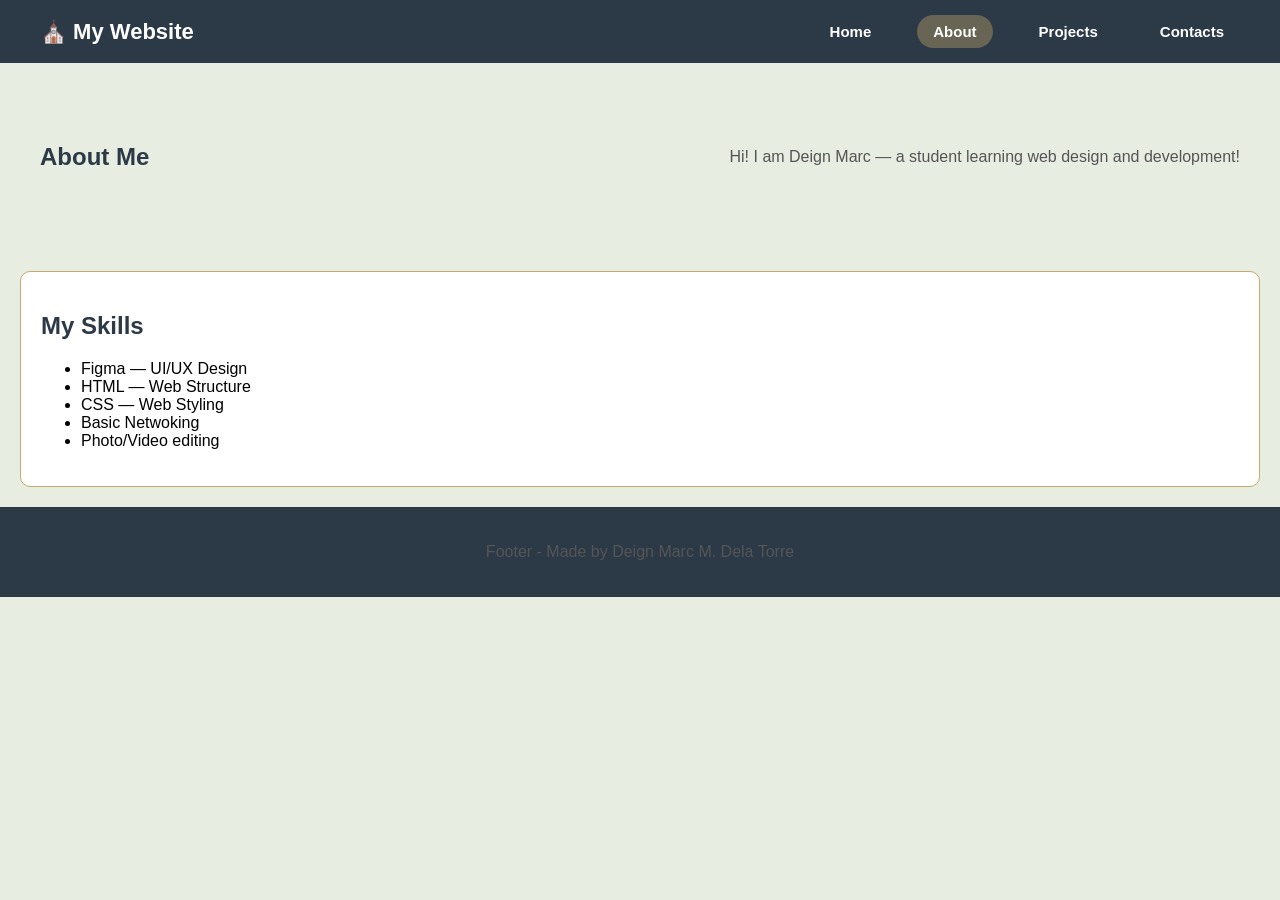
==== about.html @ 0574ad55 "Add files via upload" ====
<!DOCTYPE html>
<html lang="en">
<head>
    <title>About Me</title>
    <link rel="stylesheet" href="style.css">
</head>
<body>

     <div class="navbar">
      <div class="navbar-logo">
        ⛪ My Website
      </div>
      <div class="navbar-links">
        <a href="index.html">Home</a>
        <a href="about.html" class="active">About</a>
        <a href="projects.html">Projects</a>
        <a href="contacts.html">Contacts</a>
      </div>
    </div>

     <div class="hero">
      <h2>About Me</h2>
      <p>Hi! I am Deign Marc — a student 
      learning web design and development!</p>
    </div>

    <div class="card">
      <h2>My Skills</h2>
      <ul>
        <li>Figma — UI/UX Design</li>
        <li>HTML — Web Structure</li>
        <li>CSS — Web Styling</li>
        <li>Basic Netwoking</li>
        <li>Photo/Video editing</li>
      </ul>
    </div>

    <div class="footer">
      <p>Footer - Made by Deign Marc M. Dela Torre</p>
    </div>
    
</body>
</html>
---- style.css ----
body{
    background-color: #E8EDE2;
    font-family: Arial, sans-serif;
    margin: 0;
    padding: 0;
}

h1{
    color: #2C3947;
}

h2{
    color: #2C3947;
}

p{
    color: #555555;
}

button{
    background-color: #4A7A9B;
    color: white;
    padding: 10px 20px;
    border: none;
    border-radius: 8px;
    cursor: pointer;
    transition: 0.3s;
}

.navbar{
    background-color: #2C3947;
    padding: 15px 40px;
    margin: 0;
    display: flex;
    justify-content: space-between;
    align-items: center;
}

.navbar-logo{
    color: white;
    font-size: 22px;
    font-weight: bold;
}

.navbar-links{
    display: flex;
    gap: 30px;
}

.navbar-links a {
    color: white;
    text-decoration: none;
    font-size: 15px;
    font-weight: bold;
    padding: 8px 16px;
    border-radius: 20px;
    transition: 0.3s;
}

.navbar-links a:hover{
    background-color: rgba(196,169,106,0.3);
    color: white;
}

.navbar-links a.active{
    background-color: rgba(196,169,106,0.4);
}

/* Hero Split Section */
.hero{
    background-color: #E8EDE2;
    padding: 60px 40px;
    margin: 0;
    display: flex;
    justify-content: space-between;
    align-items: center;
    gap: 40px;
}

.hero-text{
    flex: 1;
}

.hero-text h3{
    color: #4A7A9B;
    font-size: 18px;
    margin-bottom: 5px;
}

.hero-text h1{
    color: #2C3947;
    font-size: 36px;
    margin-bottom: 10px;
}

.hero-text p{
    color: #555555;
    font-size: 16px;
    line-height: 1.6;
    margin-bottom: 20px;
}

.hero-image{
    flex: 1;
    display: flex;
    justify-content: center;
}

.hero-image img{
    width: 350px;
    height: 350px;
    object-fit: cover;
    border-radius: 20px;
    border: 4px solid #C4A96A;
}

.card{
    background-color: white;
    padding: 20px;
    margin: 20px;
    border: 1px solid #C4A96A;
    border-radius: 10px;
}

.contact{
    background-color: #E8EDE2;
    padding: 40px;
    margin: 0;
}

.footer{
    background-color: #2C3947;
    color: white;
    padding: 20px;
    text-align: center;
    margin: 0;
}

.cards-section{
    padding: 20px;
    background-color: white;
}

.section-title{
    text-align: center;
    color: #2C3947;
    margin-bottom: 30px;
}

.cards-container{
    display: flex;
    justify-content: space-between;
    gap: 20px;
}

.project-card{
    background-color: #E8EDE2;
    padding: 20px;
    border-radius: 10px;
    flex: 1;
    text-align: center;
    border: 1px solid #C4A96A;
    transition: 0.3s;
}

.project-card h3{
    color: #4A7A9B;
    margin-bottom: 10px;
}

.project-card p{
    color: #555555;
    margin-bottom: 20px;
}

button:hover{
    background-color: #2C3947;
    transform: scale(1.05);
}

.project-card:hover{
    transform: translateY(-5px);
    box-shadow: 0 10px 20px rgba(0,0,0,0.1);
}

a{
    color: #4A7A9B;
    text-decoration: none;
    transition: 0.3s;
}

a:hover{
    color: #2C3947;
    text-decoration: underline;
}

@media (max-width: 768px){

    .navbar{
        flex-direction: column;
        gap: 15px;
        text-align: center;
        padding: 20px;
    }

    .navbar-links{
        flex-wrap: wrap;
        justify-content: center;
        gap: 10px;
    }

    .hero{
        flex-direction: column;
        text-align: center;
        padding: 40px 20px;
    }

    .hero-image img{
        width: 250px;
        height: 250px;
    }

    .cards-container{
        flex-direction: column;
    }

    .contact{
        padding: 20px;
    }
}

@media (max-width: 480px){

    h1{
        font-size: 20px;
    }

    h2{
        font-size: 18px;
    }

    button{
        width: 100%;
    }

    .project-card{
        width: 100%;
    }
}
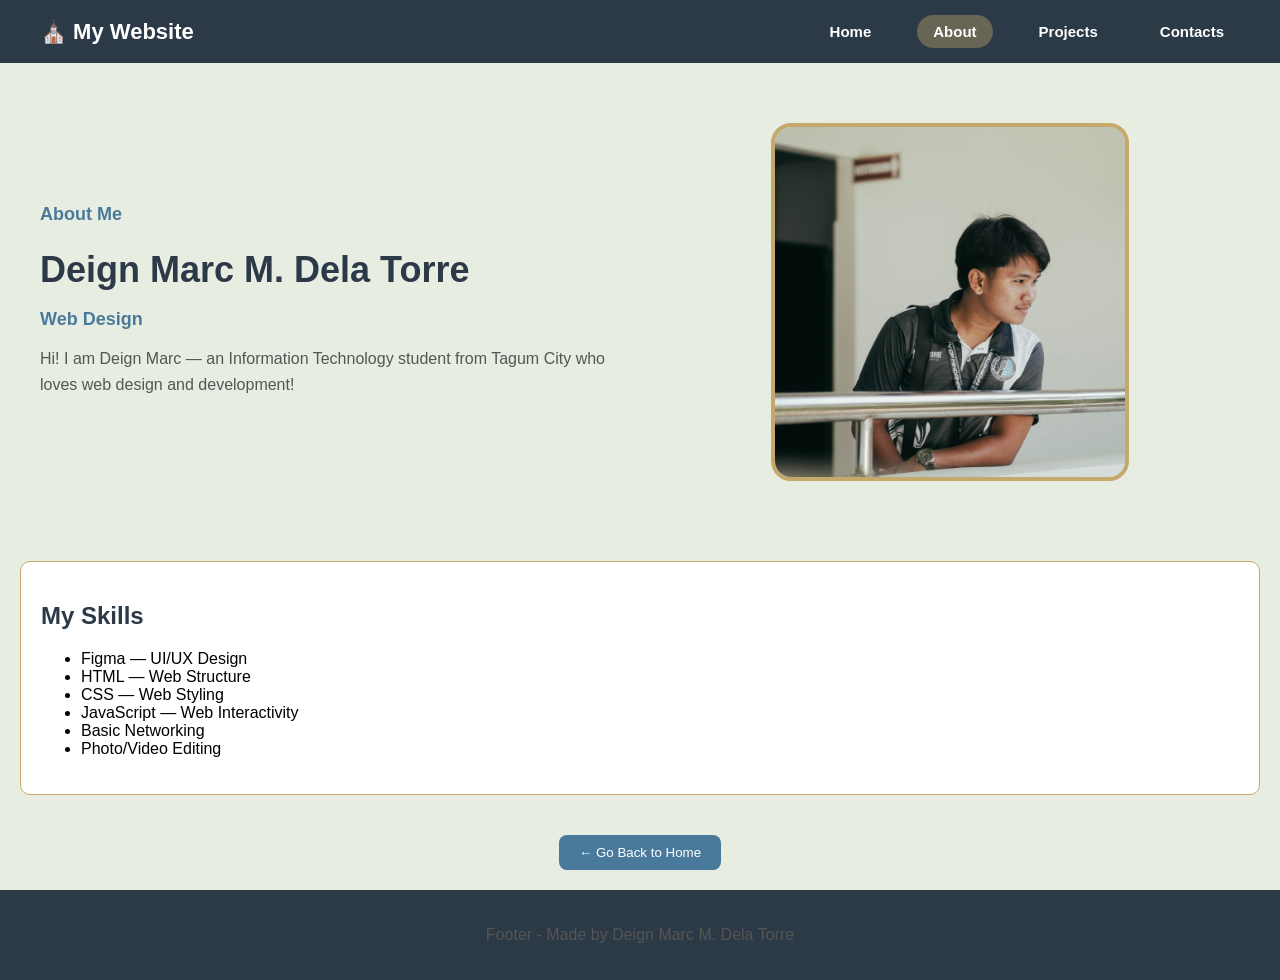
==== commit b5a5c922: "Update about.html" ====
--- a/about.html
+++ b/about.html
@@ -1,16 +1,15 @@
 <!DOCTYPE html>
-<html lang="en">
-<head>
+<html>
+  <head>
     <title>About Me</title>
     <link rel="stylesheet" href="style.css">
-</head>
-<body>
+  </head>
+  <body>
 
-     <div class="navbar">
-      <div class="navbar-logo">
-        ⛪ My Website
-      </div>
-      <div class="navbar-links">
+    <div class="navbar">
+      <div class="navbar-logo">⛪ My Website</div>
+      <button class="hamburger" id="hamburger">☰</button>
+      <div class="navbar-links" id="navLinks">
         <a href="index.html">Home</a>
         <a href="about.html" class="active">About</a>
         <a href="projects.html">Projects</a>
@@ -18,26 +17,42 @@
       </div>
     </div>
 
-     <div class="hero">
-      <h2>About Me</h2>
-      <p>Hi! I am Deign Marc — a student 
-      learning web design and development!</p>
+    <div class="hero">
+      <div class="hero-text">
+        <h3>About Me</h3>
+        <h1>Deign Marc M. Dela Torre</h1>
+        <h3>Aspiring Web Designer & Developer</h3>
+        <p>Hi! I am Deign Marc — an Information Technology 
+        student from Tagum City who loves web design 
+        and development!</p>
+      </div>
+      <div class="hero-image">
+        <img src="me.jpg" alt="Deign Marc">
+      </div>
     </div>
 
-    <div class="card">
+    <div class="card fade-in">
       <h2>My Skills</h2>
       <ul>
         <li>Figma — UI/UX Design</li>
         <li>HTML — Web Structure</li>
         <li>CSS — Web Styling</li>
-        <li>Basic Netwoking</li>
-        <li>Photo/Video editing</li>
+        <li>JavaScript — Web Interactivity</li>
+        <li>Basic Networking</li>
+        <li>Photo/Video Editing</li>
       </ul>
+    </div>
+
+    <div style="text-align: center; padding: 20px;">
+      <a href="index.html">
+        <button>← Go Back to Home</button>
+      </a>
     </div>
 
     <div class="footer">
       <p>Footer - Made by Deign Marc M. Dela Torre</p>
     </div>
-    
-</body>
-</html>+
+    <script src="script.js"></script>
+  </body>
+</html>
--- a/style.css
+++ b/style.css
@@ -1,23 +1,15 @@
-body{
+body {
     background-color: #E8EDE2;
     font-family: Arial, sans-serif;
     margin: 0;
     padding: 0;
 }
 
-h1{
-    color: #2C3947;
-}
-
-h2{
-    color: #2C3947;
-}
-
-p{
-    color: #555555;
-}
-
-button{
+h1 { color: #2C3947; }
+h2 { color: #2C3947; }
+p { color: #555555; }
+
+button {
     background-color: #4A7A9B;
     color: white;
     padding: 10px 20px;
@@ -27,22 +19,29 @@
     transition: 0.3s;
 }
 
-.navbar{
+button:hover {
+    background-color: #2C3947;
+    transform: scale(1.05);
+}
+
+.navbar {
     background-color: #2C3947;
     padding: 15px 40px;
     margin: 0;
     display: flex;
     justify-content: space-between;
     align-items: center;
-}
-
-.navbar-logo{
+    flex-wrap: wrap;
+    gap: 10px;
+}
+
+.navbar-logo {
     color: white;
     font-size: 22px;
     font-weight: bold;
 }
 
-.navbar-links{
+.navbar-links {
     display: flex;
     gap: 30px;
 }
@@ -57,17 +56,25 @@
     transition: 0.3s;
 }
 
-.navbar-links a:hover{
+.navbar-links a:hover {
     background-color: rgba(196,169,106,0.3);
     color: white;
 }
 
-.navbar-links a.active{
+.navbar-links a.active {
     background-color: rgba(196,169,106,0.4);
 }
 
-/* Hero Split Section */
-.hero{
+.hamburger {
+    display: none;
+    background: none;
+    border: none;
+    color: white;
+    font-size: 28px;
+    cursor: pointer;
+}
+
+.hero {
     background-color: #E8EDE2;
     padding: 60px 40px;
     margin: 0;
@@ -77,36 +84,36 @@
     gap: 40px;
 }
 
-.hero-text{
-    flex: 1;
-}
-
-.hero-text h3{
+.hero-text { flex: 1; }
+
+.hero-text h3 {
     color: #4A7A9B;
     font-size: 18px;
     margin-bottom: 5px;
 }
 
-.hero-text h1{
+.hero-text h1 {
     color: #2C3947;
     font-size: 36px;
     margin-bottom: 10px;
 }
 
-.hero-text p{
+.hero-text p {
     color: #555555;
     font-size: 16px;
     line-height: 1.6;
     margin-bottom: 20px;
 }
 
-.hero-image{
+.hero-image {
     flex: 1;
     display: flex;
-    justify-content: center;
-}
-
-.hero-image img{
+    flex-direction: column;
+    align-items: center;
+    gap: 15px
+}
+
+.hero-image img {
     width: 350px;
     height: 350px;
     object-fit: cover;
@@ -114,7 +121,7 @@
     border: 4px solid #C4A96A;
 }
 
-.card{
+.card {
     background-color: white;
     padding: 20px;
     margin: 20px;
@@ -122,13 +129,13 @@
     border-radius: 10px;
 }
 
-.contact{
+.contact {
     background-color: #E8EDE2;
     padding: 40px;
     margin: 0;
 }
 
-.footer{
+.footer {
     background-color: #2C3947;
     color: white;
     padding: 20px;
@@ -136,24 +143,24 @@
     margin: 0;
 }
 
-.cards-section{
+.cards-section {
     padding: 20px;
     background-color: white;
 }
 
-.section-title{
+.section-title {
     text-align: center;
     color: #2C3947;
     margin-bottom: 30px;
 }
 
-.cards-container{
+.cards-container {
     display: flex;
     justify-content: space-between;
     gap: 20px;
 }
 
-.project-card{
+.project-card {
     background-color: #E8EDE2;
     padding: 20px;
     border-radius: 10px;
@@ -161,89 +168,107 @@
     text-align: center;
     border: 1px solid #C4A96A;
     transition: 0.3s;
-}
-
-.project-card h3{
+    display: flex;
+    flex-direction: column;
+    justify-content: space-between;
+}
+
+.project-card h3 {
     color: #4A7A9B;
     margin-bottom: 10px;
 }
 
-.project-card p{
+.project-card p {
     color: #555555;
     margin-bottom: 20px;
 }
 
-button:hover{
-    background-color: #2C3947;
-    transform: scale(1.05);
-}
-
-.project-card:hover{
+.project-card:hover {
     transform: translateY(-5px);
     box-shadow: 0 10px 20px rgba(0,0,0,0.1);
 }
 
-a{
+a {
     color: #4A7A9B;
     text-decoration: none;
     transition: 0.3s;
 }
 
-a:hover{
+a:hover {
     color: #2C3947;
     text-decoration: underline;
 }
 
-@media (max-width: 768px){
-
-    .navbar{
+.fade-in {
+    opacity: 0;
+    transform: translateY(30px);
+    transition: opacity 0.6s ease, transform 0.6s ease;
+}
+
+.fade-in.visible {
+    opacity: 1;
+    transform: translateY(0);
+}
+
+@media (max-width: 768px) {
+    .hamburger { display: block; }
+
+    .navbar {
         flex-direction: column;
-        gap: 15px;
         text-align: center;
         padding: 20px;
     }
 
-    .navbar-links{
-        flex-wrap: wrap;
-        justify-content: center;
+    .navbar-links {
+        display: none;
+        flex-direction: column;
+        width: 100%;
+        text-align: center;
         gap: 10px;
-    }
-
-    .hero{
+        padding: 10px 0;
+    }
+
+    .navbar-links.open { display: flex; }
+
+    .hero {
         flex-direction: column;
         text-align: center;
         padding: 40px 20px;
     }
 
-    .hero-image img{
+    .hero-image img {
         width: 250px;
         height: 250px;
     }
 
-    .cards-container{
-        flex-direction: column;
-    }
-
-    .contact{
-        padding: 20px;
-    }
-}
-
-@media (max-width: 480px){
-
-    h1{
-        font-size: 20px;
-    }
-
-    h2{
-        font-size: 18px;
-    }
-
-    button{
-        width: 100%;
-    }
-
-    .project-card{
-        width: 100%;
-    }
-}+    .cards-container { flex-direction: column; }
+
+    .contact { padding: 20px; }
+}
+
+@media (max-width: 480px) {
+    h1 { font-size: 20px; }
+    h2 { font-size: 18px; }
+    button { width: 100%; }
+    .project-card { width: 100%; }
+}
+
+.social-icons{
+    display: flex;
+    justify-content: center;
+    gap: 20px;
+    margin-top: 10px;
+    width: 100%;    
+}
+
+.social-icons a{
+    font-size: 40px;
+    transition: 0.3s;
+}
+
+.social-icons a:hover{
+    transform: scale(1.2);
+}
+
+.social-icons a:nth-child(1) {color: #1877F2;}
+.social-icons a:nth-child(2) {color: #E1306C;}
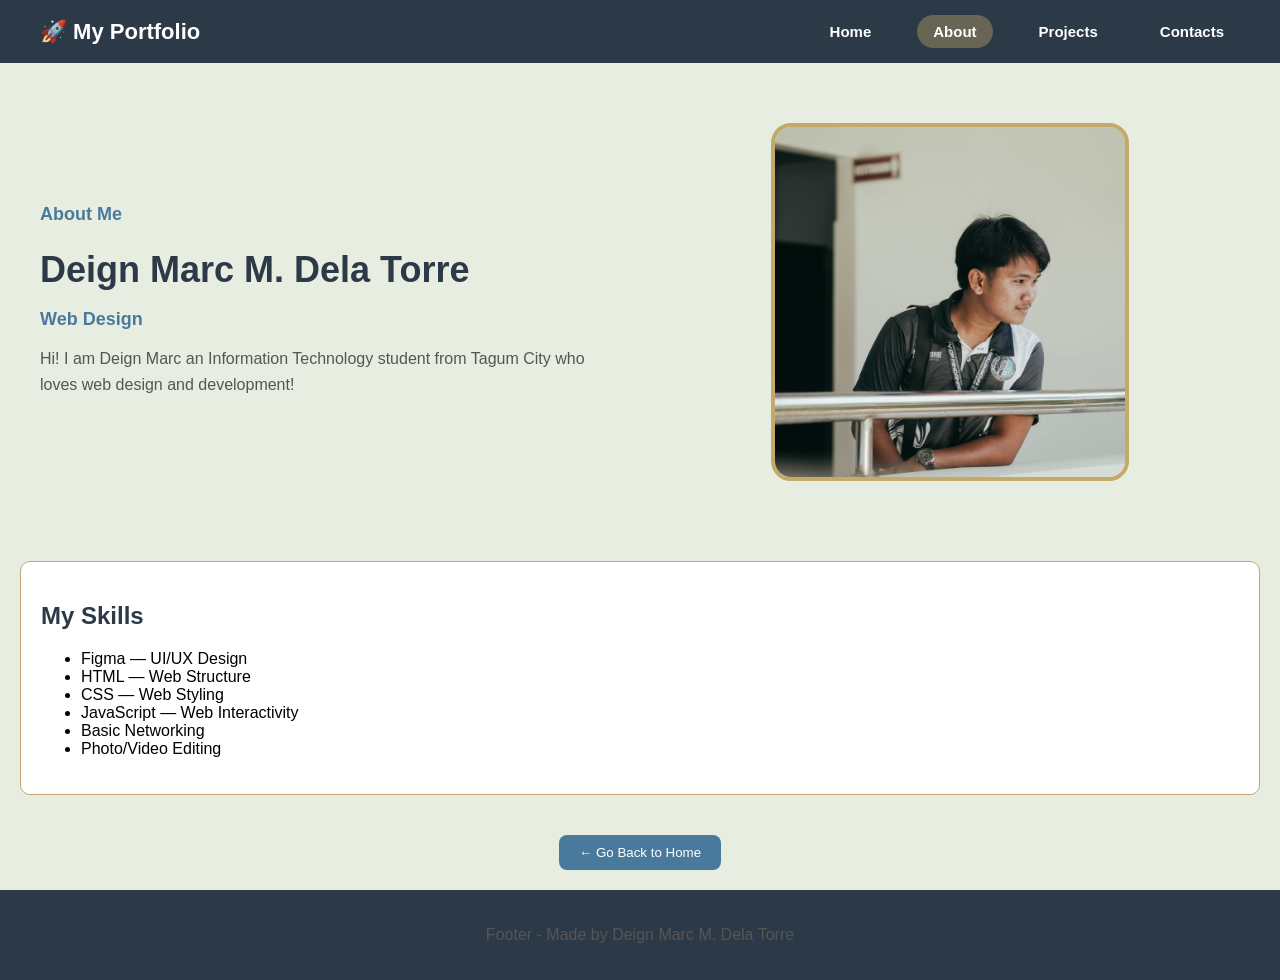
==== commit 460dcf0d: "Update about.html" ====
--- a/about.html
+++ b/about.html
@@ -7,7 +7,7 @@
   <body>
 
     <div class="navbar">
-      <div class="navbar-logo">⛪ My Website</div>
+      <div class="navbar-logo">🚀 My Portfolio</div>
       <button class="hamburger" id="hamburger">☰</button>
       <div class="navbar-links" id="navLinks">
         <a href="index.html">Home</a>
@@ -22,7 +22,7 @@
         <h3>About Me</h3>
         <h1>Deign Marc M. Dela Torre</h1>
         <h3>Aspiring Web Designer & Developer</h3>
-        <p>Hi! I am Deign Marc — an Information Technology 
+        <p>Hi! I am Deign Marc an Information Technology 
         student from Tagum City who loves web design 
         and development!</p>
       </div>
--- a/style.css
+++ b/style.css
@@ -3,6 +3,9 @@
     font-family: Arial, sans-serif;
     margin: 0;
     padding: 0;
+    min-height: 100vh;
+    display: flex;
+    flex-direction: column;
 }
 
 h1 { color: #2C3947; }
@@ -136,11 +139,12 @@
 }
 
 .footer {
-    background-color: #2C3947;
+      background-color: #2C3947;
     color: white;
     padding: 20px;
     text-align: center;
     margin: 0;
+    margin-top: auto;
 }
 
 .cards-section {
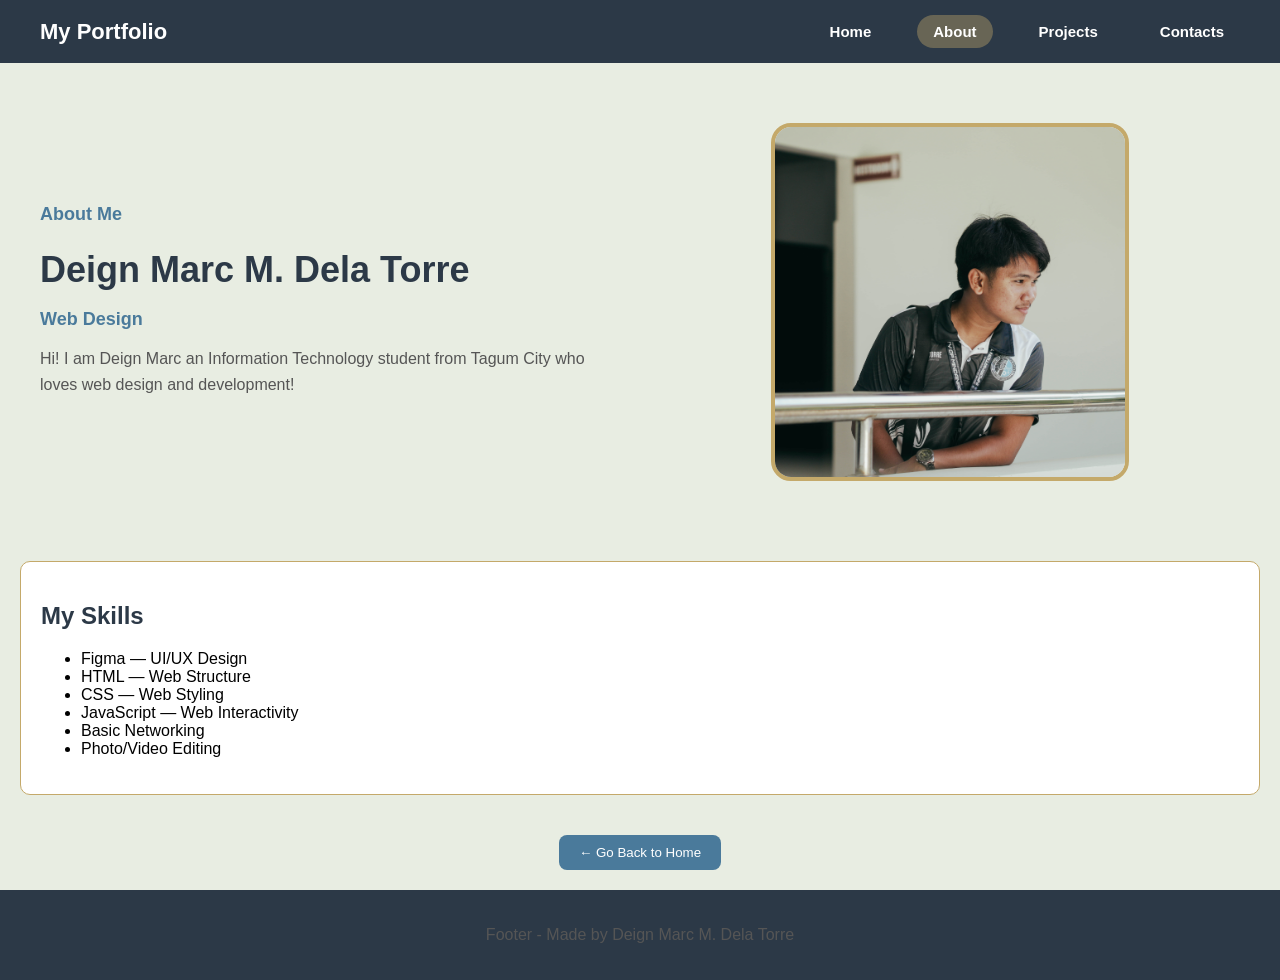
==== commit a574657d: "Update about.html" ====
--- a/about.html
+++ b/about.html
@@ -7,7 +7,7 @@
   <body>
 
     <div class="navbar">
-      <div class="navbar-logo">🚀 My Portfolio</div>
+      <div class="navbar-logo">My Portfolio</div>
       <button class="hamburger" id="hamburger">☰</button>
       <div class="navbar-links" id="navLinks">
         <a href="index.html">Home</a>
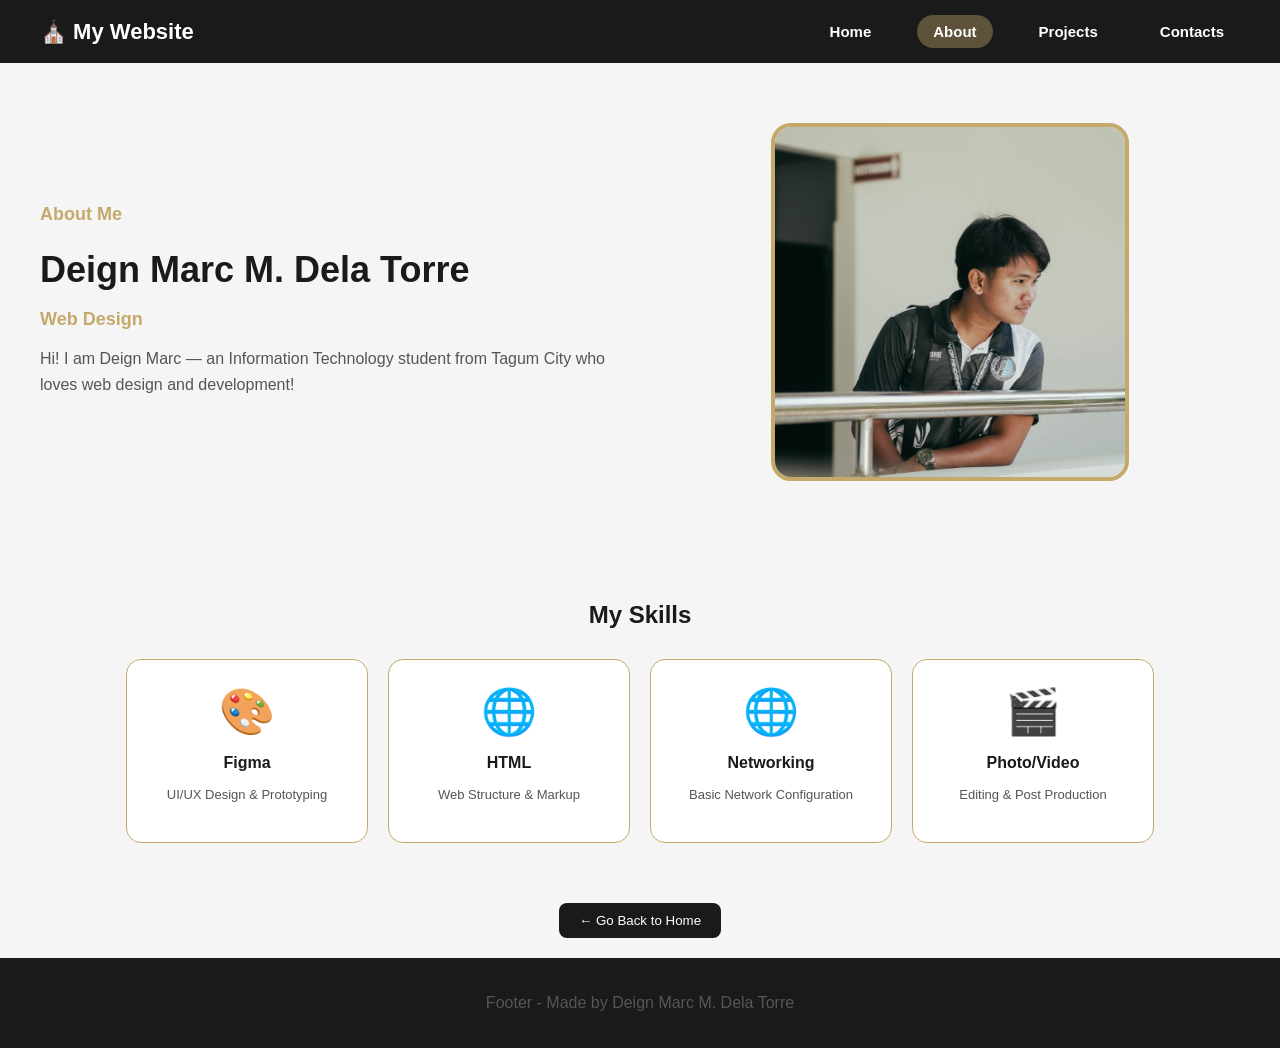
==== commit f50456a4: "Add files via upload" ====
--- a/about.html
+++ b/about.html
@@ -7,7 +7,7 @@
   <body>
 
     <div class="navbar">
-      <div class="navbar-logo">My Portfolio</div>
+      <div class="navbar-logo">⛪ My Website</div>
       <button class="hamburger" id="hamburger">☰</button>
       <div class="navbar-links" id="navLinks">
         <a href="index.html">Home</a>
@@ -22,7 +22,7 @@
         <h3>About Me</h3>
         <h1>Deign Marc M. Dela Torre</h1>
         <h3>Aspiring Web Designer & Developer</h3>
-        <p>Hi! I am Deign Marc an Information Technology 
+        <p>Hi! I am Deign Marc — an Information Technology 
         student from Tagum City who loves web design 
         and development!</p>
       </div>
@@ -31,17 +31,36 @@
       </div>
     </div>
 
-    <div class="card fade-in">
-      <h2>My Skills</h2>
-      <ul>
-        <li>Figma — UI/UX Design</li>
-        <li>HTML — Web Structure</li>
-        <li>CSS — Web Styling</li>
-        <li>JavaScript — Web Interactivity</li>
-        <li>Basic Networking</li>
-        <li>Photo/Video Editing</li>
-      </ul>
+    <div class="hobbies-section fade-in">
+  <h2 class="section-title">My Skills</h2>
+  <div class="hobbies-container">
+
+    <div class="hobby-card">
+      <div class="hobby-icon">🎨</div>
+      <h3>Figma</h3>
+      <p>UI/UX Design & Prototyping</p>
     </div>
+
+    <div class="hobby-card">
+      <div class="hobby-icon">🌐</div>
+      <h3>HTML</h3>
+      <p>Web Structure & Markup</p>
+    </div>
+
+    <div class="hobby-card">
+      <div class="hobby-icon">🌐</div>
+      <h3>Networking</h3>
+      <p>Basic Network Configuration</p>
+    </div>
+
+    <div class="hobby-card">
+      <div class="hobby-icon">🎬</div>
+      <h3>Photo/Video</h3>
+      <p>Editing & Post Production</p>
+    </div>
+
+  </div>
+</div>
 
     <div style="text-align: center; padding: 20px;">
       <a href="index.html">
@@ -55,4 +74,4 @@
 
     <script src="script.js"></script>
   </body>
-</html>
+</html>
--- a/style.css
+++ b/style.css
@@ -1,19 +1,17 @@
 body {
-    background-color: #E8EDE2;
+    background-color: #F5F5F5;
     font-family: Arial, sans-serif;
     margin: 0;
     padding: 0;
     min-height: 100vh;
-    display: flex;
-    flex-direction: column;
-}
-
-h1 { color: #2C3947; }
-h2 { color: #2C3947; }
+}
+
+h1 { color: #1a1a1a; }
+h2 { color: #1a1a1a; }
 p { color: #555555; }
 
 button {
-    background-color: #4A7A9B;
+    background-color: #1a1a1a;
     color: white;
     padding: 10px 20px;
     border: none;
@@ -23,12 +21,12 @@
 }
 
 button:hover {
-    background-color: #2C3947;
+    background-color: #C4A96A;
     transform: scale(1.05);
 }
 
 .navbar {
-    background-color: #2C3947;
+    background-color: #1a1a1a;
     padding: 15px 40px;
     margin: 0;
     display: flex;
@@ -78,7 +76,7 @@
 }
 
 .hero {
-    background-color: #E8EDE2;
+    background-color: #F5F5F5;
     padding: 60px 40px;
     margin: 0;
     display: flex;
@@ -90,13 +88,13 @@
 .hero-text { flex: 1; }
 
 .hero-text h3 {
-    color: #4A7A9B;
+    color: #C4A96A;
     font-size: 18px;
     margin-bottom: 5px;
 }
 
 .hero-text h1 {
-    color: #2C3947;
+    color: #1a1a1a;
     font-size: 36px;
     margin-bottom: 10px;
 }
@@ -113,7 +111,8 @@
     display: flex;
     flex-direction: column;
     align-items: center;
-    gap: 15px
+    justify-content: center;
+    gap: 15px;
 }
 
 .hero-image img {
@@ -124,37 +123,82 @@
     border: 4px solid #C4A96A;
 }
 
-.card {
+.social-icons {
+    display: flex;
+    justify-content: center;
+    gap: 20px;
+    margin-top: 10px;
+    width: 100%;
+}
+
+.social-icons a {
+    font-size: 40px;
+    transition: 0.3s;
+}
+
+.social-icons a:hover {
+    transform: scale(1.2);
+}
+
+.social-icons a:nth-child(1) { color: #1877F2; }
+.social-icons a:nth-child(2) { color: #E1306C; }
+.social-icons a:nth-child(3) { color: #333333; }
+
+/* Hobbies Section */
+.hobbies-section {
+    padding: 40px 20px;
+    background-color: #F5F5F5;
+}
+
+.hobbies-container {
+    display: flex;
+    justify-content: center;
+    gap: 20px;
+    flex-wrap: wrap;
+    margin-top: 20px;
+}
+
+.hobby-card {
     background-color: white;
-    padding: 20px;
-    margin: 20px;
+    padding: 25px 20px;
+    border-radius: 15px;
+    text-align: center;
+    width: 200px;
     border: 1px solid #C4A96A;
-    border-radius: 10px;
-}
-
-.contact {
-    background-color: #E8EDE2;
-    padding: 40px;
-    margin: 0;
-}
-
-.footer {
-      background-color: #2C3947;
-    color: white;
-    padding: 20px;
-    text-align: center;
-    margin: 0;
-    margin-top: auto;
-}
-
+    transition: 0.3s;
+}
+
+.hobby-card:hover {
+    transform: translateY(-8px);
+    box-shadow: 0 10px 25px rgba(0,0,0,0.1);
+}
+
+.hobby-icon {
+    font-size: 45px;
+    margin-bottom: 10px;
+}
+
+.hobby-card h3 {
+    color: #1a1a1a;
+    margin-bottom: 8px;
+    font-size: 16px;
+}
+
+.hobby-card p {
+    color: #555555;
+    font-size: 13px;
+    line-height: 1.5;
+}
+
+/* Cards Section */
 .cards-section {
-    padding: 20px;
+    padding: 40px 20px;
     background-color: white;
 }
 
 .section-title {
     text-align: center;
-    color: #2C3947;
+    color: #1a1a1a;
     margin-bottom: 30px;
 }
 
@@ -165,7 +209,7 @@
 }
 
 .project-card {
-    background-color: #E8EDE2;
+    background-color: #F5F5F5;
     padding: 20px;
     border-radius: 10px;
     flex: 1;
@@ -178,7 +222,7 @@
 }
 
 .project-card h3 {
-    color: #4A7A9B;
+    color: #1a1a1a;
     margin-bottom: 10px;
 }
 
@@ -192,14 +236,175 @@
     box-shadow: 0 10px 20px rgba(0,0,0,0.1);
 }
 
+/* Contact Section */
+.contact-section {
+    padding: 60px 40px;
+    background-color: #F5F5F5;
+}
+
+.contact-container {
+    display: flex;
+    gap: 50px;
+    align-items: flex-start;
+    margin-top: 20px;
+}
+
+.contact-info { flex: 1; }
+
+.contact-info h3 {
+    color: #1a1a1a;
+    font-size: 24px;
+    margin-bottom: 10px;
+}
+
+.contact-info p {
+    color: #555555;
+    line-height: 1.6;
+    margin-bottom: 25px;
+}
+
+.contact-details {
+    display: flex;
+    flex-direction: column;
+    gap: 15px;
+    margin-bottom: 25px;
+}
+
+.contact-item {
+    display: flex;
+    align-items: center;
+    gap: 10px;
+    color: #555555;
+}
+
+.contact-icon { font-size: 20px; }
+
+.contact-socials {
+    display: flex;
+    gap: 15px;
+    margin-top: 10px;
+}
+
+.contact-socials a {
+    font-size: 30px;
+    transition: 0.3s;
+}
+
+.contact-socials a:nth-child(1) { color: #1877F2; }
+.contact-socials a:nth-child(2) { color: #E1306C; }
+.contact-socials a:nth-child(3) { color: #333333; }
+
+.contact-socials a:hover {
+    transform: scale(1.2);
+}
+
+.contact-form { flex: 1; }
+
+.form-group { margin-bottom: 20px; }
+
+.form-group label {
+    display: block;
+    color: #1a1a1a;
+    font-weight: bold;
+    margin-bottom: 6px;
+    font-size: 14px;
+}
+
+.form-group input,
+.form-group textarea {
+    width: 100%;
+    padding: 12px 15px;
+    border: 2px solid #E2E8F0;
+    border-radius: 8px;
+    font-size: 14px;
+    color: #1a1a1a;
+    background-color: white;
+    transition: 0.3s;
+    box-sizing: border-box;
+}
+
+.form-group input:focus,
+.form-group textarea:focus {
+    border-color: #C4A96A;
+    outline: none;
+}
+
+.form-group textarea {
+    height: 120px;
+    resize: none;
+}
+
+/* Floating Label Animation */
+.form-group.floating {
+    position: relative;
+    margin-bottom: 25px;
+}
+
+.form-group.floating input,
+.form-group.floating textarea {
+    width: 100%;
+    padding: 16px 15px 8px 15px;
+    border: 2px solid #E2E8F0;
+    border-radius: 8px;
+    font-size: 14px;
+    color: #1a1a1a;
+    background-color: white;
+    transition: 0.3s;
+    box-sizing: border-box;
+    outline: none;
+}
+
+.form-group.floating label {
+    position: absolute;
+    top: 14px;
+    left: 15px;
+    color: #999999;
+    font-size: 14px;
+    font-weight: normal;
+    transition: 0.3s;
+    pointer-events: none;
+    background-color: white;
+    padding: 0 4px;
+}
+
+.form-group.floating input:focus ~ label,
+.form-group.floating input:not(:placeholder-shown) ~ label,
+.form-group.floating textarea:focus ~ label,
+.form-group.floating textarea:not(:placeholder-shown) ~ label {
+    top: -10px;
+    left: 12px;
+    font-size: 12px;
+    color: #C4A96A;
+    font-weight: bold;
+}
+
+.form-group.floating input:focus,
+.form-group.floating textarea:focus {
+    border-color: #C4A96A;
+}
+
+.form-group.floating textarea {
+    height: 120px;
+    resize: none;
+    padding-top: 20px;
+}
+
+.footer {
+    background-color: #1a1a1a;
+    color: white;
+    padding: 20px;
+    text-align: center;
+    margin: 0;
+}
+
 a {
-    color: #4A7A9B;
+    color: #1a1a1a;
     text-decoration: none;
     transition: 0.3s;
 }
 
 a:hover {
-    color: #2C3947;
+    color: #C4A96A;
     text-decoration: underline;
 }
 
@@ -247,7 +452,11 @@
 
     .cards-container { flex-direction: column; }
 
-    .contact { padding: 20px; }
+    .contact-container { flex-direction: column; }
+
+    .hobbies-container { gap: 15px; }
+
+    .hobby-card { width: 150px; }
 }
 
 @media (max-width: 480px) {
@@ -255,24 +464,4 @@
     h2 { font-size: 18px; }
     button { width: 100%; }
     .project-card { width: 100%; }
-}
-
-.social-icons{
-    display: flex;
-    justify-content: center;
-    gap: 20px;
-    margin-top: 10px;
-    width: 100%;    
-}
-
-.social-icons a{
-    font-size: 40px;
-    transition: 0.3s;
-}
-
-.social-icons a:hover{
-    transform: scale(1.2);
-}
-
-.social-icons a:nth-child(1) {color: #1877F2;}
-.social-icons a:nth-child(2) {color: #E1306C;}
+}
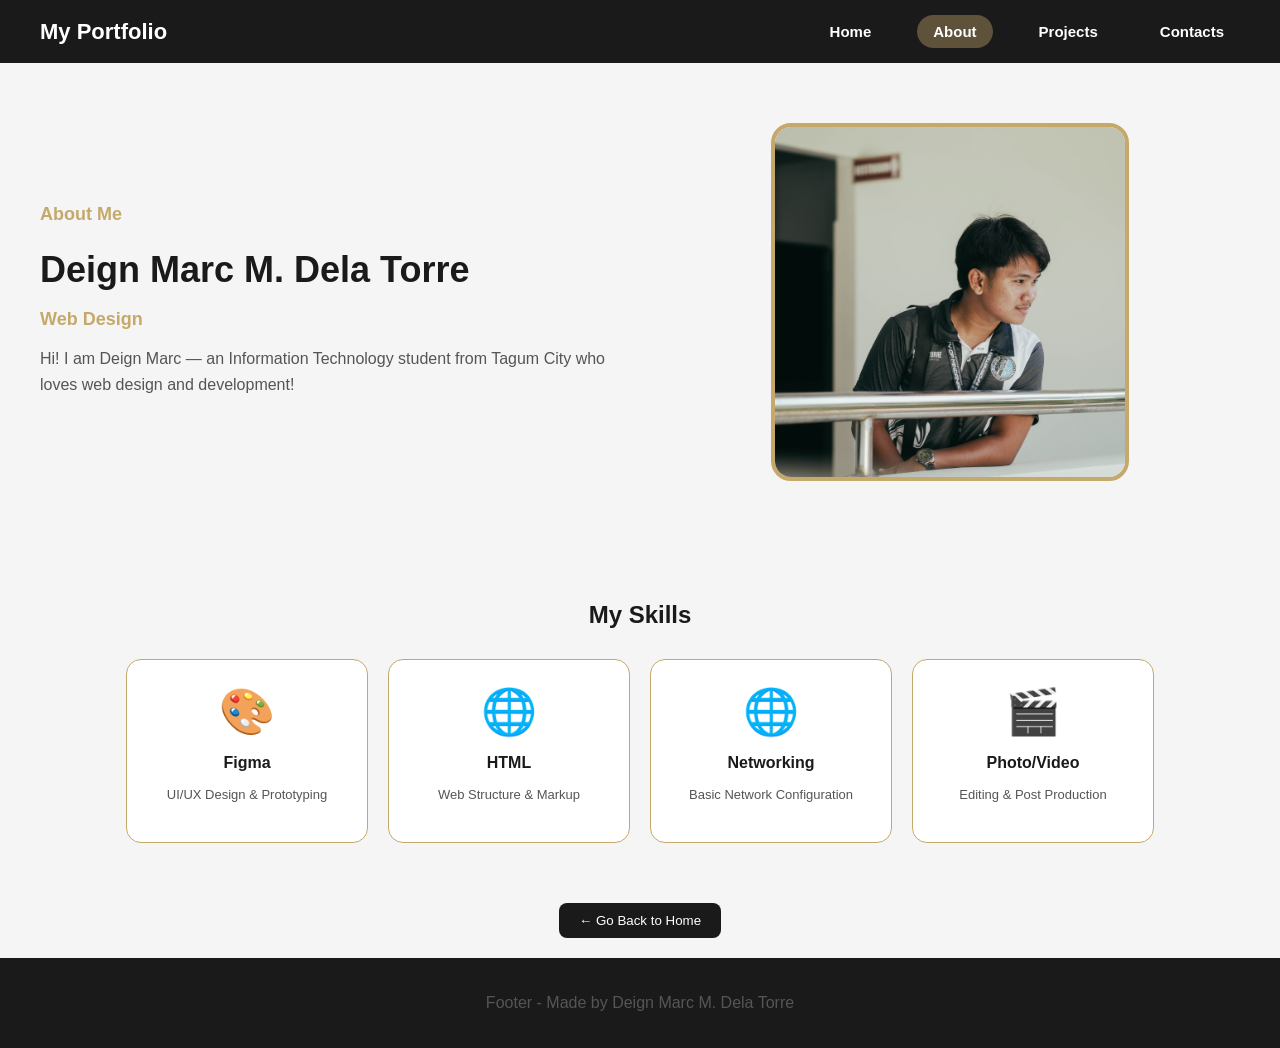
==== commit 64905cf6: "Update about.html" ====
--- a/about.html
+++ b/about.html
@@ -3,11 +3,14 @@
   <head>
     <title>About Me</title>
     <link rel="stylesheet" href="style.css">
+    <link rel="stylesheet" href="https://cdnjs.cloudflare.com/ajax/libs/font-awesome/6.5.0/css/all.min.css">
+    <link rel="icon" href="data:image/svg+xml,<svg xmlns=%22http://www.w3.org/2000/svg%22 viewBox=%220 0 100 100%22><text y=%22.9em%22 font-size=%2290%22>👨‍💻</text></svg>">
+    <meta name="viewport" content="width=device-width, initial-scale=1.0">
   </head>
   <body>
 
     <div class="navbar">
-      <div class="navbar-logo">⛪ My Website</div>
+      <div class="navbar-logo">My Portfolio</div>
       <button class="hamburger" id="hamburger">☰</button>
       <div class="navbar-links" id="navLinks">
         <a href="index.html">Home</a>
@@ -74,4 +77,4 @@
 
     <script src="script.js"></script>
   </body>
-</html>+</html>
--- a/style.css
+++ b/style.css
@@ -4,6 +4,8 @@
     margin: 0;
     padding: 0;
     min-height: 100vh;
+    display: flex;           
+    flex-direction: column;  
 }
 
 h1 { color: #1a1a1a; }
@@ -395,6 +397,7 @@
     padding: 20px;
     text-align: center;
     margin: 0;
+    margin-top: auto;
 }
 
 a {
@@ -464,4 +467,9 @@
     h2 { font-size: 18px; }
     button { width: 100%; }
     .project-card { width: 100%; }
-}+}
+
+
+body > div:not(.navbar):not(.footer) {
+    flex: 1;
+}
